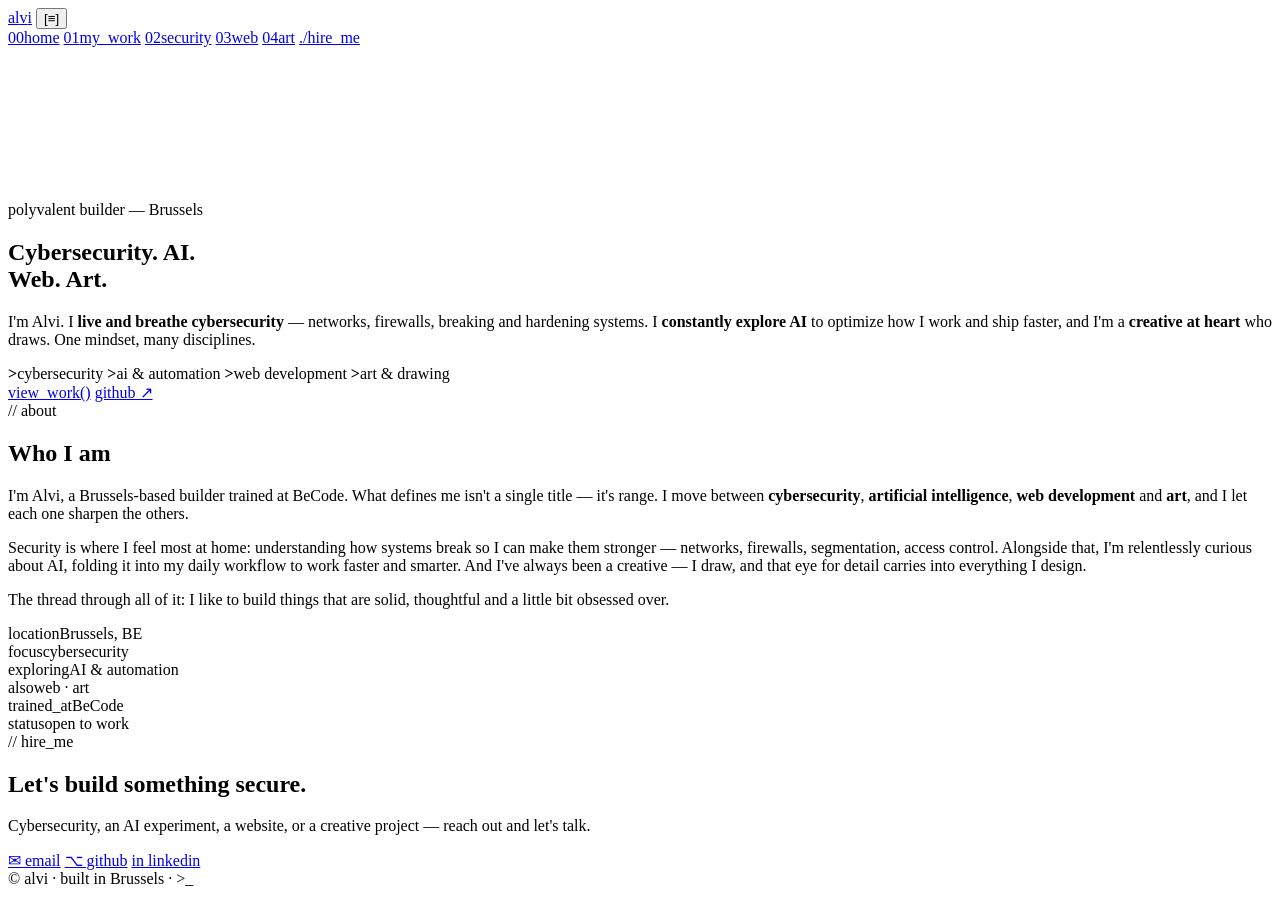
==== index.html @ 52f6b434 "added index.html, the main page" ====
<!DOCTYPE html>
<html lang="en">
<head>
<meta charset="UTF-8">
<meta name="viewport" content="width=device-width, initial-scale=1.0">
<meta name="description" content="Alvi — cybersecurity, AI, web development and art. Brussels-based, polyvalent builder.">
<meta name="referrer" content="strict-origin-when-cross-origin">
<title>Alvi — Cybersecurity · AI · Web · Art</title>
<link rel="stylesheet" href="css/styles.css">
</head>
<body>

<header>
  <div class="wrap">
    <nav>
      <a class="brand" href="index.html">al<span class="p">v</span>i<span class="cur"></span></a>
      <button class="menu-btn" id="menuBtn" aria-label="Menu">[≡]</button>
      <div class="nav-links" id="navLinks">
        <a href="index.html" class="active" data-text="home"><span class="idx">00</span>home</a>
        <a href="pages/work.html" data-text="my_work"><span class="idx">01</span>my_work</a>
        <a href="pages/security.html" data-text="security"><span class="idx">02</span>security</a>
        <a href="pages/web.html" data-text="web"><span class="idx">03</span>web</a>
        <a href="pages/art.html" data-text="art"><span class="idx">04</span>art</a>
        <a class="nav-cta" href="#contact">./hire_me</a>
      </div>
    </nav>
  </div>
</header>

<!-- HERO -->
<section class="hero">
  <canvas id="matrix"></canvas>
  <div class="wrap">
    <div class="tagline reveal"><span class="sq"></span> polyvalent builder — Brussels</div>
    <h1 class="reveal"><span class="r">Cybersecurity.</span> <span class="g">AI.</span><br><span>Web.</span> <span class="stroke">Art.</span></h1>
    <p class="lead reveal">I'm Alvi. I <b>live and breathe cybersecurity</b> — networks, firewalls, breaking and hardening systems. I <b>constantly explore AI</b> to optimize how I work and ship faster, and I'm a <b>creative at heart</b> who draws. One mindset, many disciplines.</p>
    <div class="whatchips reveal">
      <span><b>&gt;</b>cybersecurity</span>
      <span><b>&gt;</b>ai &amp; automation</span>
      <span><b>&gt;</b>web development</span>
      <span><b>&gt;</b>art &amp; drawing</span>
    </div>
    <div class="cta reveal">
      <a href="pages/work.html" class="btn btn-green">view_work()</a>
      <a href="https://github.com/aedilkha" target="_blank" rel="noopener noreferrer" class="btn btn-red">github ↗</a>
    </div>
  </div>
</section>

<!-- ABOUT -->
<section class="block" id="about">
  <div class="wrap">
    <div class="sec-head reveal">
      <div class="sec-num">// about</div>
      <h2>Who I <span class="accent">am</span></h2>
    </div>
    <div class="about-grid">
      <div class="reveal">
        <p>I'm Alvi, a Brussels-based builder trained at BeCode. What defines me isn't a single title — it's range. I move between <b>cybersecurity</b>, <b>artificial intelligence</b>, <b>web development</b> and <b>art</b>, and I let each one sharpen the others.</p>
        <p>Security is where I feel most at home: understanding how systems break so I can make them stronger — networks, firewalls, segmentation, access control. Alongside that, I'm relentlessly curious about AI, folding it into my daily workflow to work faster and smarter. And I've always been a creative — I draw, and that eye for detail carries into everything I design.</p>
        <p>The thread through all of it: I like to build things that are solid, thoughtful and a little bit obsessed over.</p>
      </div>
      <aside class="facts reveal">
        <div class="fact"><span class="k">location</span><span class="v">Brussels, BE</span></div>
        <div class="fact"><span class="k">focus</span><span class="v">cybersecurity</span></div>
        <div class="fact"><span class="k">exploring</span><span class="v">AI &amp; automation</span></div>
        <div class="fact"><span class="k">also</span><span class="v">web · art</span></div>
        <div class="fact"><span class="k">trained_at</span><span class="v">BeCode</span></div>
        <div class="fact"><span class="k">status</span><span class="v" style="color:var(--green)">open to work</span></div>
      </aside>
    </div>
  </div>
</section>

<!-- CONTACT / HIRE ME -->
<section class="block contact" id="contact">
  <div class="wrap">
    <div class="sec-num reveal">// hire_me</div>
    <h2 class="reveal">Let's build something <span class="g">secure</span>.</h2>
    <p class="reveal">Cybersecurity, an AI experiment, a website, or a creative project — reach out and let's talk.</p>
    <div class="socials reveal">
      <a class="social" href="mailto:mypermis@hotmail.com">✉ email</a>
      <a class="social" href="https://github.com/aedilkha" target="_blank" rel="noopener noreferrer">⌥ github</a>
      <a class="social" href="https://www.linkedin.com/in/alvi-e-b22881246/" target="_blank" rel="noopener noreferrer">in linkedin</a>
    </div>
  </div>
</section>

<footer>
  <div class="wrap">© <span id="year"></span> alvi <span class="g">·</span> built in Brussels <span class="g">·</span> <span class="g">&gt;_</span></div>
</footer>

<script src="js/script.js"></script>
</body>
</html>
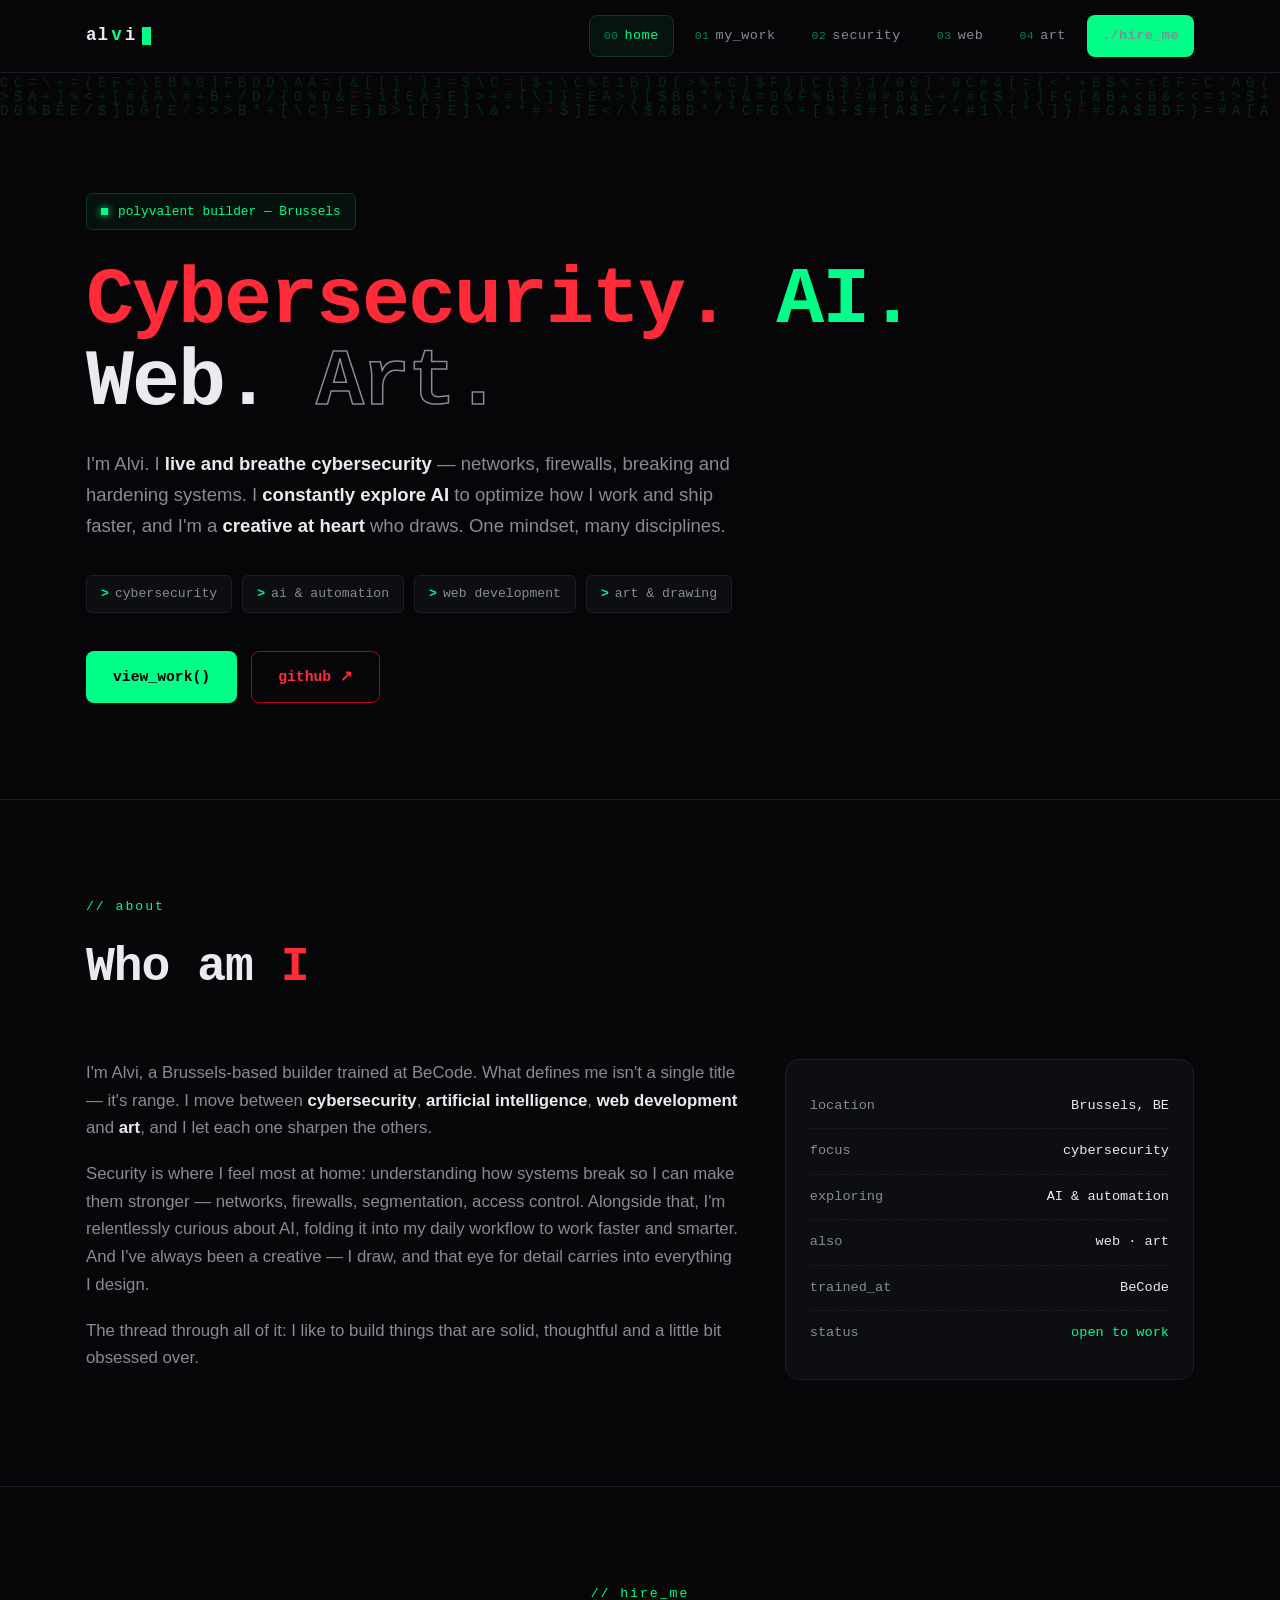
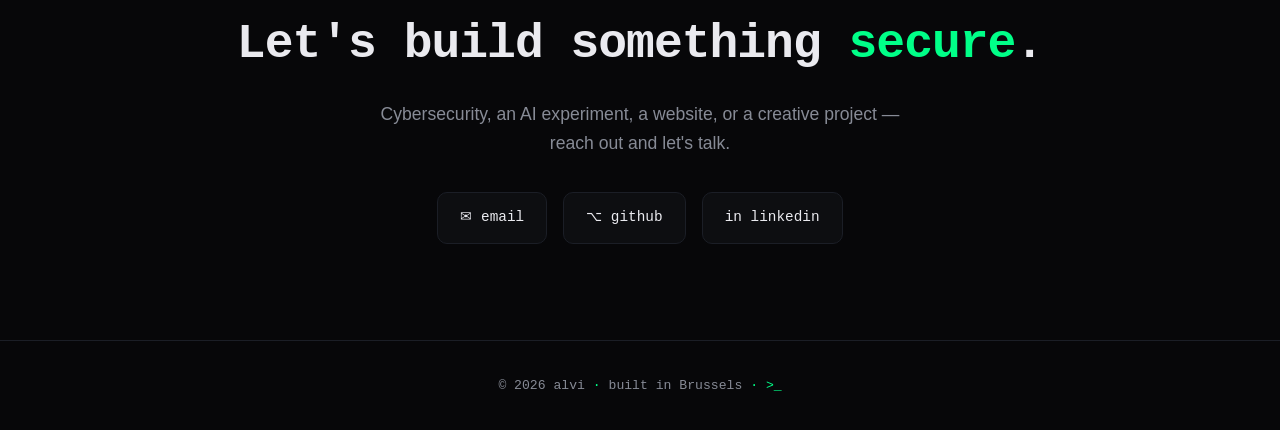
==== commit 0b4fcd5d: "updated index.html (who I am -> who am I)" ====
--- a/index.html
+++ b/index.html
@@ -52,7 +52,7 @@
   <div class="wrap">
     <div class="sec-head reveal">
       <div class="sec-num">// about</div>
-      <h2>Who I <span class="accent">am</span></h2>
+      <h2>Who am <span class="accent">I</span></h2>
     </div>
     <div class="about-grid">
       <div class="reveal">
--- a/css/styles.css
+++ b/css/styles.css
@@ -0,0 +1,189 @@
+:root{
+  --bg:#070709;
+  --panel:#0d0e11;
+  --panel-2:#111318;
+  --border:#1b1e26;
+  --text:#eaeaef;
+  --dim:#878b96;
+  --green:#00ff88;
+  --green-dim:#0a3a26;
+  --red:#ff2b39;
+  --blood:#b3001b;
+  --max:1160px;
+  --mono:"JetBrains Mono",ui-monospace,SFMono-Regular,Menlo,Consolas,"Courier New",monospace;
+  --sans:-apple-system,BlinkMacSystemFont,"Segoe UI",Inter,Roboto,Helvetica,Arial,sans-serif;
+}
+*{box-sizing:border-box;margin:0;padding:0}
+/* ---- anti-copy: block text selection everywhere ---- */
+*{-webkit-user-select:none;-moz-user-select:none;-ms-user-select:none;user-select:none}
+img{-webkit-user-drag:none;-khtml-user-drag:none;-moz-user-drag:none;-o-user-drag:none;user-drag:none;pointer-events:none}
+html{scroll-behavior:smooth}
+body{background:var(--bg);color:var(--text);font-family:var(--sans);line-height:1.65;-webkit-font-smoothing:antialiased;overflow-x:hidden}
+a{color:inherit;text-decoration:none}
+::selection{background:transparent}
+.wrap{max-width:var(--max);margin:0 auto;padding:0 26px}
+.mono{font-family:var(--mono)}
+
+body::before{
+  content:"";position:fixed;inset:0;z-index:-2;
+  background-image:
+    linear-gradient(transparent 0,transparent 39px,rgba(255,255,255,.02) 40px),
+    linear-gradient(90deg,transparent 0,transparent 39px,rgba(255,255,255,.02) 40px);
+  background-size:40px 40px;
+}
+
+/* ===== NAV ===== */
+header{position:sticky;top:0;z-index:100;background:rgba(7,7,9,.72);backdrop-filter:blur(14px);border-bottom:1px solid var(--border)}
+nav{display:flex;align-items:center;justify-content:space-between;height:72px;gap:16px}
+.brand{font-family:var(--mono);font-weight:700;font-size:1.1rem;letter-spacing:1px;display:flex;align-items:center;gap:2px;flex-shrink:0}
+.brand .p{color:var(--green)}
+.brand .cur{width:9px;height:18px;background:var(--green);display:inline-block;margin-left:4px;animation:blink 1.1s steps(1) infinite}
+@keyframes blink{50%{opacity:0}}
+.nav-links{display:flex;gap:6px;align-items:center}
+.nav-links a{
+  position:relative;font-family:var(--mono);font-size:.84rem;letter-spacing:.5px;color:var(--dim);
+  padding:9px 14px;border:1px solid transparent;border-radius:8px;overflow:hidden;transition:color .2s,border-color .2s,background .2s;
+}
+.nav-links a .idx{color:var(--green);opacity:.5;margin-right:6px;font-size:.72rem}
+.nav-links a:not(.nav-cta)::before{content:"";position:absolute;left:0;bottom:0;height:2px;width:100%;background:var(--green);transform:scaleX(0);transform-origin:left;transition:transform .28s ease}
+.nav-links a:not(.nav-cta):hover{color:var(--text);border-color:var(--border);background:var(--panel)}
+.nav-links a:not(.nav-cta):hover::before{transform:scaleX(1)}
+.nav-links a.glitch{text-shadow:2px 0 var(--red),-2px 0 var(--green)}
+.nav-links a.active{color:var(--green);border-color:var(--green-dim);background:rgba(0,255,136,.05)}
+/* hire me button + readable hover */
+.nav-cta{font-family:var(--mono);font-size:.82rem;color:#000;background:var(--green);padding:10px 16px;border:1px solid var(--green);border-radius:8px;font-weight:700;transition:transform .18s,background .2s,color .2s,box-shadow .2s}
+.nav-cta:hover{background:#000;color:var(--green);transform:translateY(-2px);box-shadow:0 0 0 1px var(--green),0 8px 24px rgba(0,255,136,.25)}
+.menu-btn{display:none;background:none;border:0;color:var(--green);font-size:1.4rem;cursor:pointer;font-family:var(--mono)}
+
+/* ===== HERO ===== */
+.hero{position:relative;padding:120px 0 96px;overflow:hidden}
+#matrix{position:absolute;inset:0;z-index:-1;opacity:.14}
+.tagline{display:inline-flex;align-items:center;gap:10px;font-family:var(--mono);font-size:.8rem;color:var(--green);border:1px solid var(--green-dim);background:rgba(0,255,136,.04);padding:7px 14px;border-radius:6px;margin-bottom:30px}
+.tagline .sq{width:7px;height:7px;background:var(--green);box-shadow:0 0 8px var(--green)}
+.hero h1{font-family:var(--mono);font-size:clamp(2.5rem,7.5vw,5rem);line-height:1.02;font-weight:800;letter-spacing:-2px;margin-bottom:26px}
+.hero h1 .r{color:var(--red)}
+.hero h1 .g{color:var(--green)}
+.hero h1 .stroke{color:transparent;-webkit-text-stroke:1.5px var(--dim)}
+.hero p.lead{max-width:660px;color:var(--dim);font-size:1.16rem;margin-bottom:34px}
+.hero p.lead b{color:var(--text);font-weight:600}
+.whatchips{display:flex;flex-wrap:wrap;gap:10px;margin-bottom:38px}
+.whatchips span{font-family:var(--mono);font-size:.82rem;padding:7px 14px;border:1px solid var(--border);border-radius:6px;background:var(--panel);color:var(--dim)}
+.whatchips span b{color:var(--green);font-weight:700;margin-right:6px}
+.cta{display:flex;gap:14px;flex-wrap:wrap}
+.btn{font-family:var(--mono);padding:13px 26px;border-radius:8px;font-weight:600;font-size:.92rem;cursor:pointer;transition:transform .18s,box-shadow .2s,background .2s,color .2s;border:1px solid transparent;display:inline-block}
+.btn-green{background:var(--green);color:#000}
+.btn-green:hover{transform:translateY(-2px);box-shadow:0 10px 30px rgba(0,255,136,.28)}
+.btn-red{background:transparent;border-color:var(--blood);color:var(--red)}
+.btn-red:hover{background:var(--blood);color:#fff;transform:translateY(-2px)}
+.btn-ghost{background:transparent;border-color:var(--border);color:var(--text)}
+.btn-ghost:hover{border-color:var(--green);color:var(--green);transform:translateY(-2px)}
+
+/* ===== GENERIC SECTIONS ===== */
+section.block{padding:96px 0;border-top:1px solid var(--border)}
+.page-head{padding:110px 0 20px}
+.sec-head{margin-bottom:52px}
+.sec-num{font-family:var(--mono);color:var(--green);font-size:.82rem;letter-spacing:2px}
+.sec-head h2,.page-head h1{font-family:var(--mono);font-size:clamp(1.9rem,4.5vw,3rem);font-weight:800;letter-spacing:-1px;margin-top:10px}
+.sec-head h2 .accent,.page-head h1 .accent{color:var(--red)}
+.sec-head p,.page-head p{color:var(--dim);margin-top:14px;max-width:660px}
+
+/* about */
+.about-grid{display:grid;grid-template-columns:1.6fr 1fr;gap:44px;align-items:start}
+.about-grid p{color:var(--dim);margin-bottom:18px;font-size:1.05rem}
+.about-grid p b{color:var(--text);font-weight:600}
+.facts{background:var(--panel);border:1px solid var(--border);border-radius:14px;padding:24px}
+.fact{display:flex;justify-content:space-between;gap:14px;font-family:var(--mono);font-size:.85rem;padding:11px 0;border-bottom:1px dashed var(--border)}
+.fact:last-child{border-bottom:0}
+.fact .k{color:var(--dim)}
+.fact .v{color:var(--text);text-align:right}
+
+/* work overview cards */
+.ov-grid{display:grid;grid-template-columns:repeat(3,1fr);gap:22px}
+.ov{background:var(--panel);border:1px solid var(--border);border-radius:14px;padding:30px;display:flex;flex-direction:column;transition:border-color .25s,transform .25s}
+.ov:hover{transform:translateY(-5px)}
+.ov.sec:hover{border-color:var(--green)}
+.ov.wb:hover{border-color:var(--red)}
+.ov.ar:hover{border-color:#f5c451}
+.ov .num{font-family:var(--mono);font-size:.78rem;letter-spacing:1px;color:var(--dim)}
+.ov .ic{font-family:var(--mono);font-size:1.5rem;margin:14px 0 4px}
+.ov.sec .ic{color:var(--green)}.ov.wb .ic{color:var(--red)}.ov.ar .ic{color:#f5c451}
+.ov h3{font-family:var(--mono);font-size:1.4rem;margin:6px 0 12px;font-weight:700}
+.ov p{color:var(--dim);font-size:.96rem;margin-bottom:22px;flex:1}
+.ov .taglist{display:flex;flex-wrap:wrap;gap:7px;margin-bottom:22px}
+
+/* project detail */
+.sec-grid{display:grid;grid-template-columns:1.5fr 1fr;gap:24px;align-items:stretch}
+.proj{background:var(--panel);border:1px solid var(--border);border-radius:14px;padding:30px;transition:border-color .25s,transform .25s}
+.proj:hover{border-color:var(--green);transform:translateY(-4px)}
+.proj .kicker{font-family:var(--mono);font-size:.76rem;letter-spacing:1px;color:var(--green);text-transform:uppercase}
+.proj h3{font-family:var(--mono);font-size:1.5rem;margin:12px 0 14px;font-weight:700}
+.proj p{color:var(--dim);font-size:.98rem;margin-bottom:20px}
+.stack{display:flex;flex-wrap:wrap;gap:8px;margin-bottom:22px}
+.chip{font-family:var(--mono);font-size:.75rem;padding:5px 11px;border-radius:5px;background:var(--panel-2);border:1px solid var(--border);color:var(--dim)}
+.repo-link{display:inline-flex;align-items:center;gap:9px;font-family:var(--mono);font-size:.85rem;color:var(--green);border:1px solid var(--green-dim);padding:10px 16px;border-radius:8px;transition:background .2s,transform .18s}
+.repo-link:hover{background:rgba(0,255,136,.08);transform:translateY(-2px)}
+.ai-card{background:var(--panel);border:1px solid var(--border);border-left:2px solid var(--red);border-radius:14px;padding:30px;display:flex;flex-direction:column;justify-content:center}
+.ai-card .kicker{font-family:var(--mono);font-size:.76rem;letter-spacing:1px;color:var(--red);text-transform:uppercase}
+.ai-card h3{font-family:var(--mono);font-size:1.35rem;margin:12px 0 12px}
+.ai-card p{color:var(--dim);font-size:.98rem}
+
+/* web cards */
+.web-grid{display:grid;grid-template-columns:repeat(2,1fr);gap:28px}
+.webcard{display:block;background:var(--panel);border:1px solid var(--border);border-radius:14px;overflow:hidden;transition:border-color .25s,transform .25s,box-shadow .25s}
+.webcard:hover{border-color:var(--green);transform:translateY(-5px);box-shadow:0 18px 50px rgba(0,0,0,.5)}
+.browser{background:var(--panel-2);border-bottom:1px solid var(--border)}
+.chrome{display:flex;align-items:center;gap:8px;padding:11px 14px}
+.chrome .dot{width:11px;height:11px;border-radius:50%}
+.chrome .d1{background:var(--red)}.chrome .d2{background:#f5c451}.chrome .d3{background:var(--green)}
+.chrome .addr{margin-left:12px;flex:1;font-family:var(--mono);font-size:.76rem;color:var(--dim);background:var(--bg);border:1px solid var(--border);border-radius:6px;padding:5px 12px;white-space:nowrap;overflow:hidden;text-overflow:ellipsis}
+.frame{position:relative;width:100%;aspect-ratio:16/10;overflow:hidden;background:var(--bg)}
+.frame .ph{position:absolute;inset:0;display:flex;align-items:center;justify-content:center;font-family:var(--mono);color:#2a2e38;font-size:1.3rem;letter-spacing:2px;text-align:center;padding:0 20px}
+.frame img{position:absolute;inset:0;width:100%;height:100%;object-fit:cover;object-position:top center;display:block}
+.webinfo{padding:26px}
+.webinfo .top{display:flex;align-items:center;justify-content:space-between;gap:12px;margin-bottom:6px}
+.webinfo h3{font-family:var(--mono);font-size:1.3rem;font-weight:700}
+.webinfo .visit{font-family:var(--mono);font-size:.78rem;color:var(--green);white-space:nowrap}
+.webinfo p{color:var(--dim);font-size:.95rem;margin:10px 0 18px}
+
+/* art gallery */
+.art-grid{display:grid;grid-template-columns:repeat(3,1fr);gap:22px}
+.art{background:var(--panel);border:1px solid var(--border);border-radius:12px;overflow:hidden;transition:border-color .25s,transform .25s}
+.art:hover{border-color:#f5c451;transform:translateY(-4px)}
+.art .imgwrap{position:relative;aspect-ratio:4/5;background:var(--bg);overflow:hidden}
+.art .imgwrap .ph{position:absolute;inset:0;display:flex;align-items:center;justify-content:center;font-family:var(--mono);color:#2a2e38;font-size:1rem;letter-spacing:2px}
+.art .imgwrap img{position:absolute;inset:0;width:100%;height:100%;object-fit:cover;display:block}
+.art .cap{padding:18px}
+.art .cap h3{font-family:var(--mono);font-size:1rem;font-weight:700;margin-bottom:8px}
+.art .cap p{color:var(--dim);font-size:.88rem}
+
+/* contact */
+.contact{text-align:center}
+.contact h2{font-family:var(--mono);font-size:clamp(1.8rem,4.5vw,3rem);font-weight:800;letter-spacing:-1px}
+.contact h2 .g{color:var(--green)}
+.contact p{color:var(--dim);max-width:520px;margin:16px auto 34px;font-size:1.1rem}
+.socials{display:flex;gap:16px;justify-content:center;flex-wrap:wrap}
+.social{font-family:var(--mono);display:inline-flex;align-items:center;gap:10px;padding:13px 22px;border:1px solid var(--border);border-radius:10px;background:var(--panel);color:var(--text);font-size:.9rem;transition:transform .18s,border-color .2s,color .2s}
+.social:hover{transform:translateY(-3px);border-color:var(--green);color:var(--green)}
+
+footer{border-top:1px solid var(--border);padding:34px 0;text-align:center;color:var(--dim);font-family:var(--mono);font-size:.82rem}
+footer .g{color:var(--green)}
+
+.reveal{opacity:0;transform:translateY(28px);transition:opacity .7s ease,transform .7s ease}
+.reveal.visible{opacity:1;transform:none}
+
+@media(max-width:980px){
+  .nav-links a .idx{display:none}
+  .nav-links a:not(.nav-cta){padding:9px 10px}
+}
+@media(max-width:860px){
+  .about-grid,.sec-grid{grid-template-columns:1fr}
+  .ov-grid,.web-grid,.art-grid{grid-template-columns:1fr}
+}
+@media(max-width:820px){
+  .menu-btn{display:block;order:3}
+  .nav-links{display:none}
+  .nav-links.open{display:flex;position:absolute;top:72px;left:0;right:0;flex-direction:column;gap:0;background:var(--panel);border-bottom:1px solid var(--border);padding:8px;align-items:stretch}
+  .nav-links.open a{border-radius:6px;padding:14px 16px}
+  .nav-links.open .nav-cta{text-align:center;margin-top:6px}
+  .hero{padding:78px 0 64px}
+}
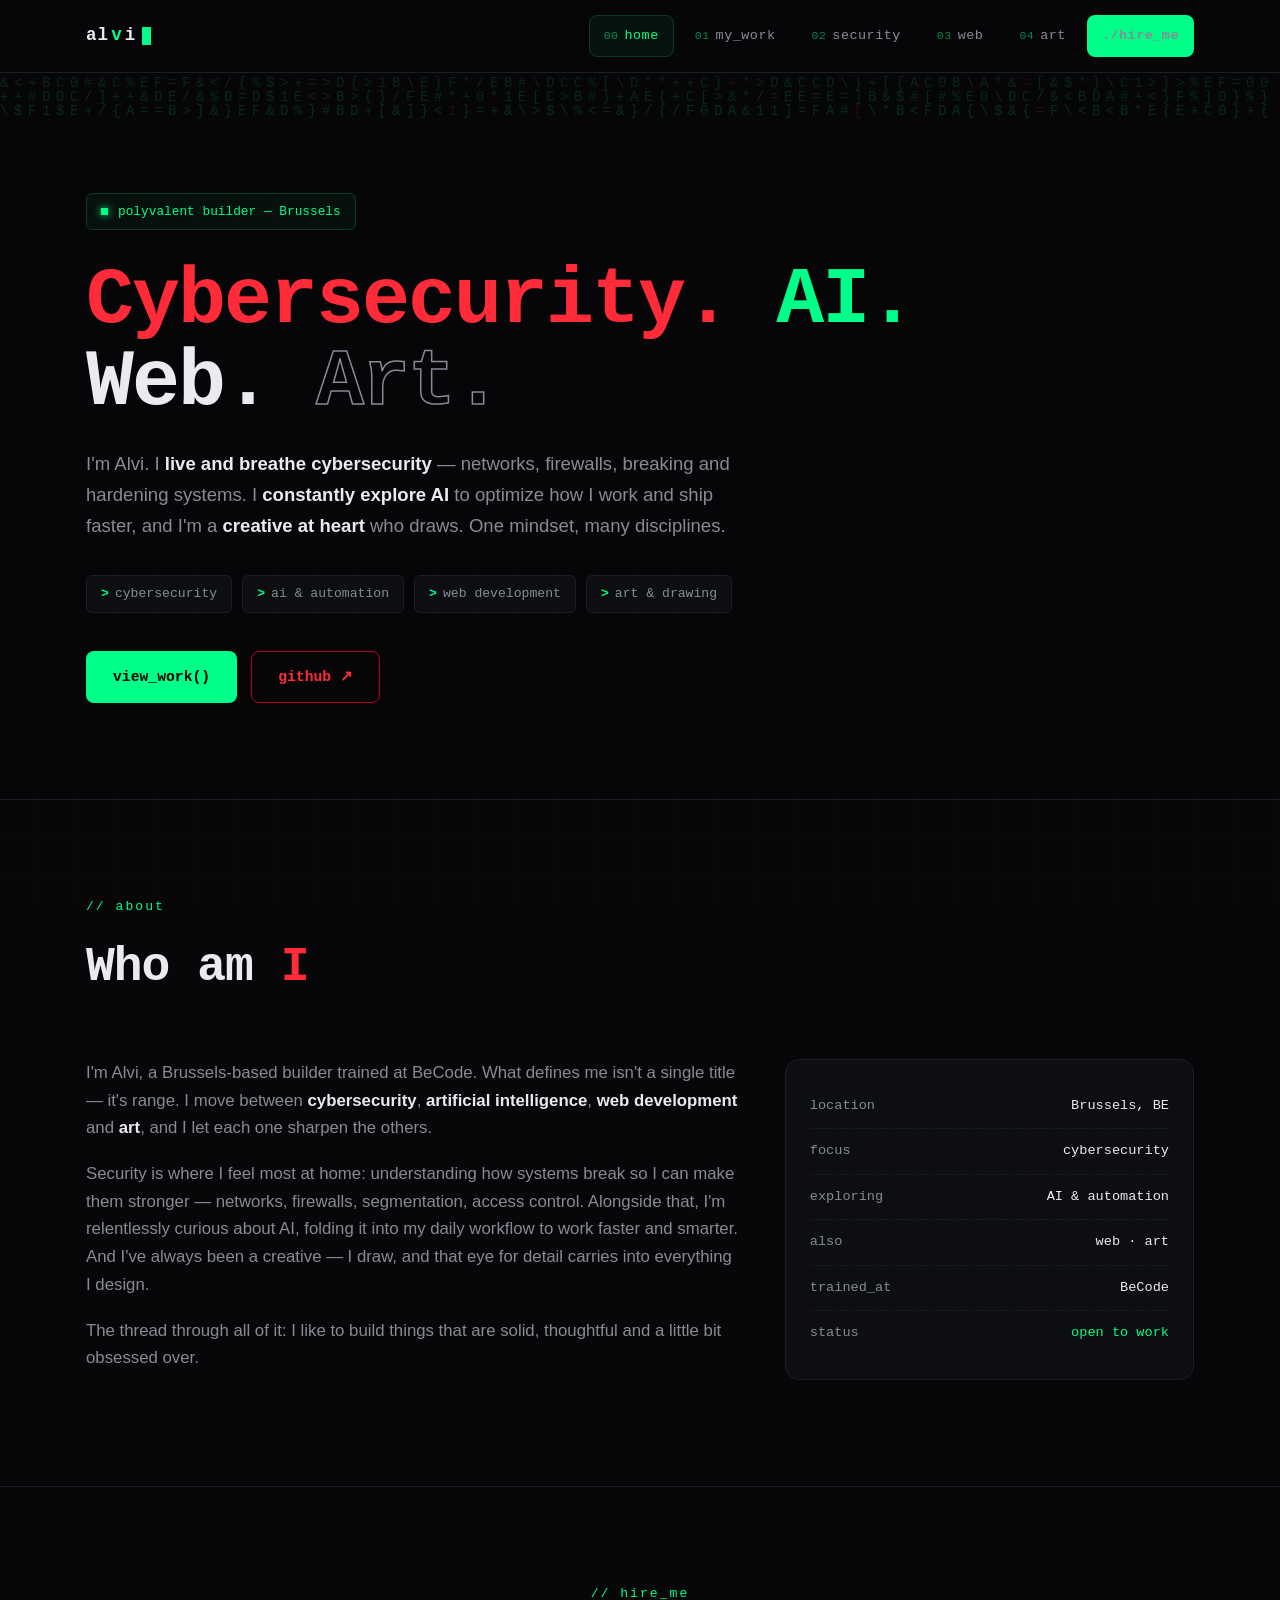
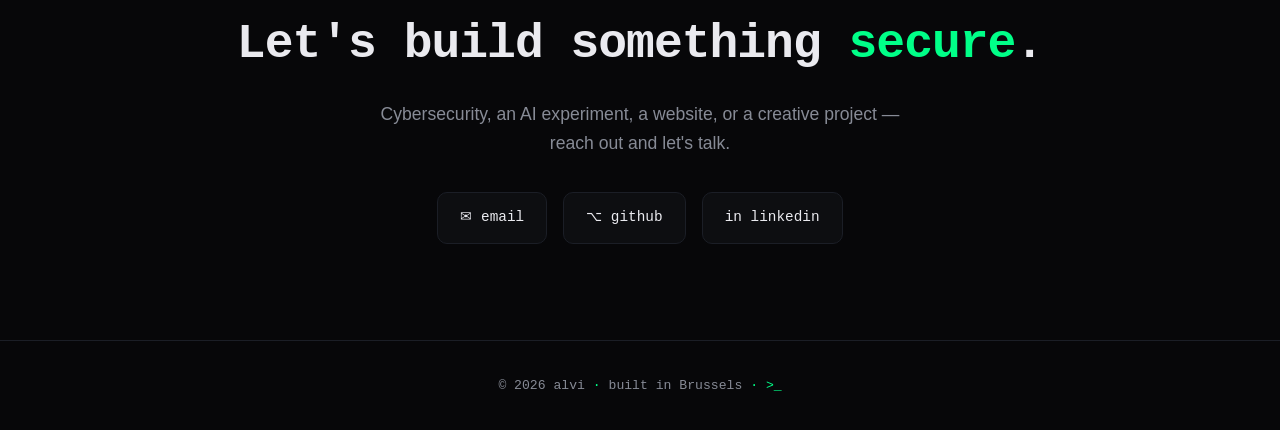
==== commit feaacf58: "changed the email to the right one on index.html" ====
--- a/index.html
+++ b/index.html
@@ -79,7 +79,7 @@
     <h2 class="reveal">Let's build something <span class="g">secure</span>.</h2>
     <p class="reveal">Cybersecurity, an AI experiment, a website, or a creative project — reach out and let's talk.</p>
     <div class="socials reveal">
-      <a class="social" href="mailto:mypermis@hotmail.com">✉ email</a>
+      <a class="social" href="mailto:alvi.edilkhanov@gmail.com">✉ email</a>
       <a class="social" href="https://github.com/aedilkha" target="_blank" rel="noopener noreferrer">⌥ github</a>
       <a class="social" href="https://www.linkedin.com/in/alvi-e-b22881246/" target="_blank" rel="noopener noreferrer">in linkedin</a>
     </div>
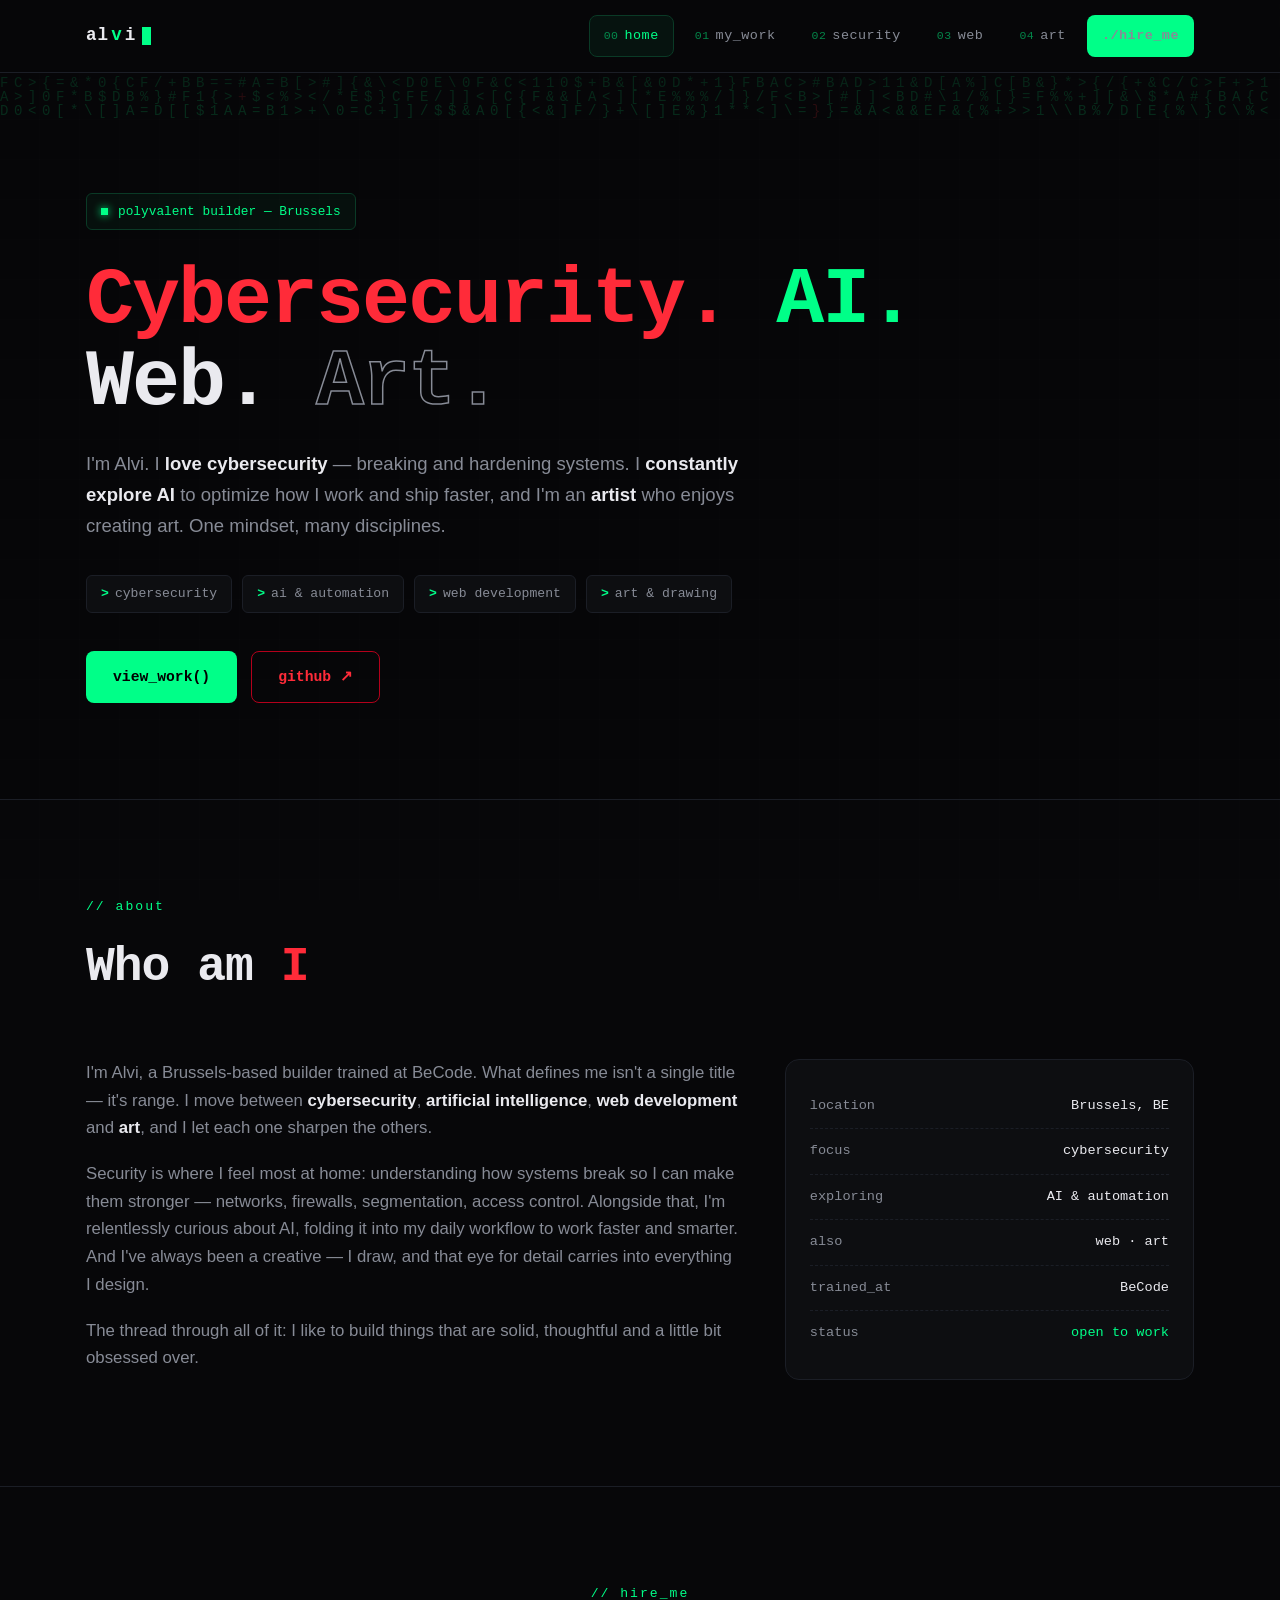
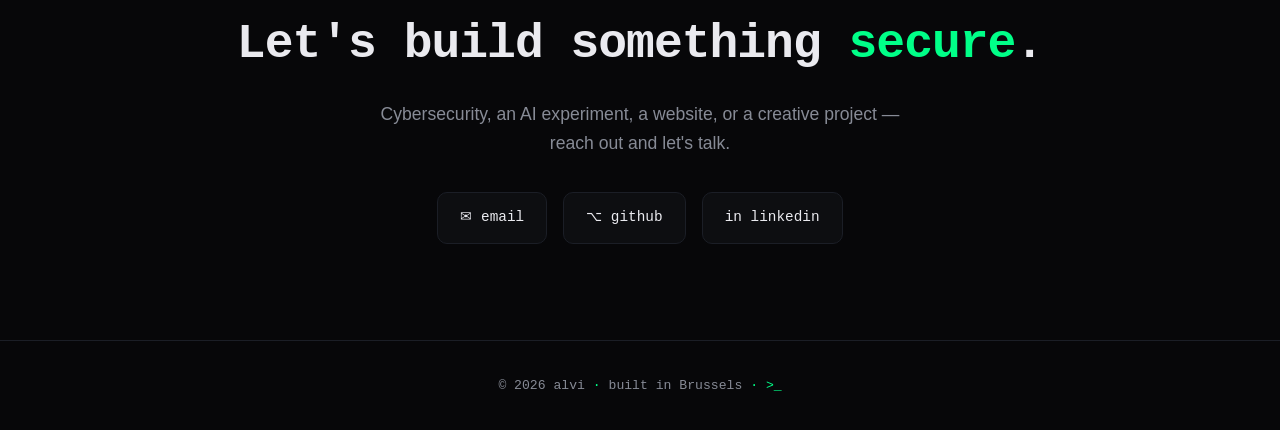
==== commit 77c907a5: "big changes to the art pages, design change" ====
--- a/index.html
+++ b/index.html
@@ -33,7 +33,7 @@
   <div class="wrap">
     <div class="tagline reveal"><span class="sq"></span> polyvalent builder — Brussels</div>
     <h1 class="reveal"><span class="r">Cybersecurity.</span> <span class="g">AI.</span><br><span>Web.</span> <span class="stroke">Art.</span></h1>
-    <p class="lead reveal">I'm Alvi. I <b>live and breathe cybersecurity</b> — networks, firewalls, breaking and hardening systems. I <b>constantly explore AI</b> to optimize how I work and ship faster, and I'm a <b>creative at heart</b> who draws. One mindset, many disciplines.</p>
+    <p class="lead reveal">I'm Alvi. I <b>love cybersecurity</b> — breaking and hardening systems. I <b>constantly explore AI</b> to optimize how I work and ship faster, and I'm an <b>artist</b> who enjoys creating art. One mindset, many disciplines.</p>
     <div class="whatchips reveal">
       <span><b>&gt;</b>cybersecurity</span>
       <span><b>&gt;</b>ai &amp; automation</span>
